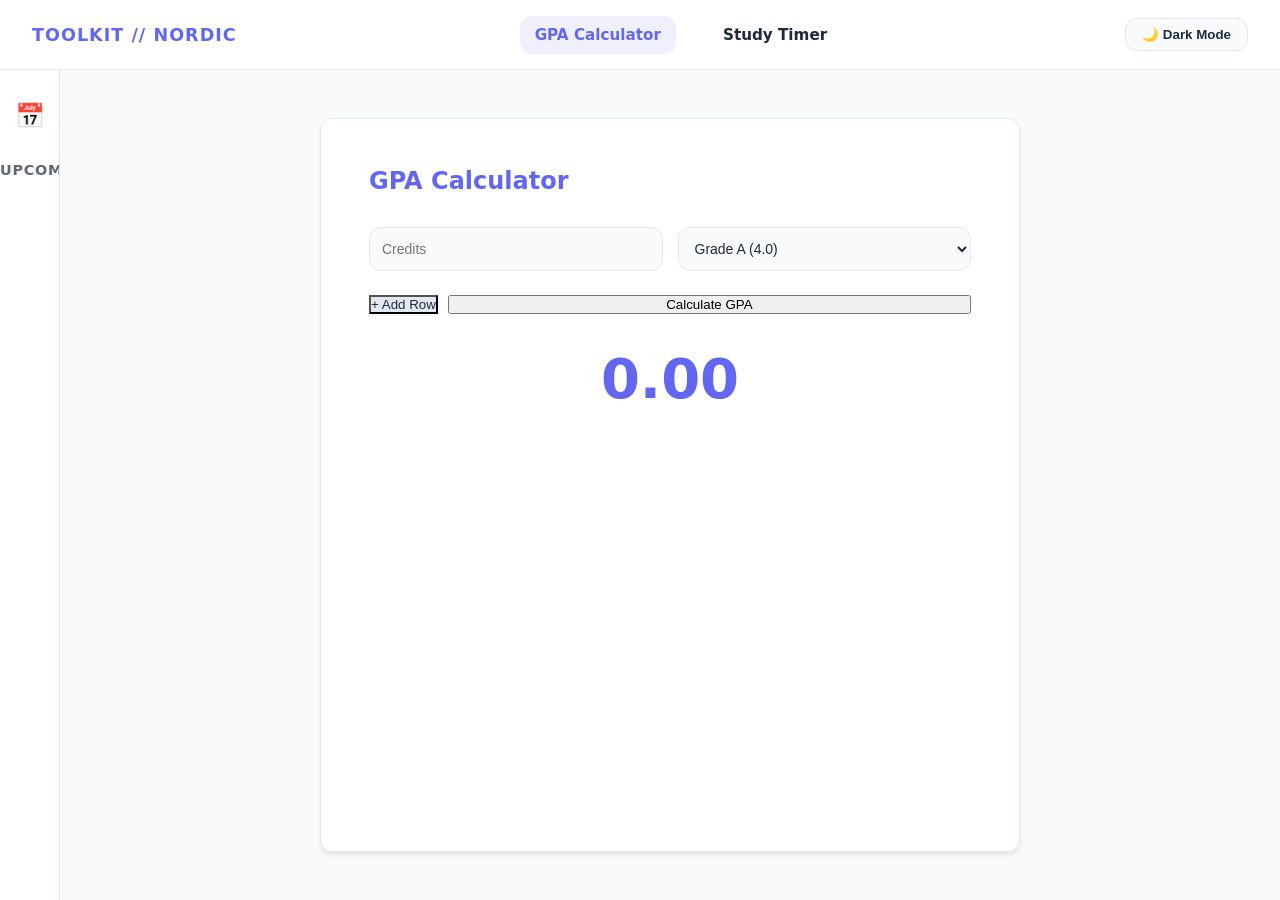
==== index.html @ 2277115f "v1" ====
<!DOCTYPE html>
<html lang="en">
<head>
    <meta charset="UTF-8">
    <meta name="viewport" content="width=device-width, initial-scale=1.0">
    <title>Student Toolkit - Nordic Slate</title>
    <style>
        /* --- NORDIC SLATE THEME VARIABLES --- */
        :root {
            --bg-color: #F8FAFC;
            --card-bg: #FFFFFF;
            --text-color: #1E293B;
            --accent: #6366F1;
            --accent-hover: #4F46E5;
            --border: #E2E8F0;
            --sidebar-width: 280px;
            --sidebar-collapsed: 60px;
            --radius: 12px;
            --shadow: 0 4px 6px -1px rgb(0 0 0 / 0.1);
            --transition: all 0.4s cubic-bezier(0.4, 0, 0.2, 1);
        }

        body.dark-mode {
            --bg-color: #0F172A;
            --card-bg: #1E293B;
            --text-color: #F1F5F9;
            --accent: #818CF8;
            --accent-hover: #6366F1;
            --border: #334155;
            --shadow: 0 10px 15px -3px rgb(0 0 0 / 0.5);
        }

        /* --- BASE STYLES --- */
        * { box-sizing: border-box; margin: 0; padding: 0; }
        body {
            font-family: 'Inter', system-ui, -apple-system, sans-serif;
            background-color: var(--bg-color);
            color: var(--text-color);
            transition: var(--transition);
            display: flex;
            flex-direction: column;
            min-height: 100vh;
            overflow-x: hidden;
        }

        /* --- NAVBAR --- */
        .navbar {
            height: 70px;
            background-color: var(--card-bg);
            border-bottom: 1px solid var(--border);
            display: flex;
            justify-content: space-between;
            align-items: center;
            padding: 0 2rem;
            position: fixed;
            top: 0;
            width: 100%;
            z-index: 1000;
        }

        .logo { font-weight: 800; font-size: 1.1rem; color: var(--accent); letter-spacing: 1px; }

        .nav-menu {
            display: flex;
            gap: 2rem;
            list-style: none;
        }

        .nav-menu li a {
            text-decoration: none;
            color: var(--text-color);
            font-weight: 600;
            font-size: 0.95rem;
            transition: var(--transition);
            padding: 10px 15px;
            border-radius: var(--radius);
        }

        .nav-menu li a:hover, .nav-menu li a.active {
            color: var(--accent);
            background: rgba(99, 102, 241, 0.1);
        }

        .theme-switch {
            background: var(--bg-color);
            border: 1px solid var(--border);
            padding: 8px 16px;
            border-radius: var(--radius);
            cursor: pointer;
            color: var(--text-color);
            font-weight: 600;
            display: flex;
            align-items: center;
            gap: 8px;
            transition: var(--transition);
        }

        /* --- LAYOUT --- */
        .app-container { display: flex; margin-top: 70px; flex: 1; }

        /* --- SIDEBAR --- */
        .sidebar {
            width: var(--sidebar-collapsed);
            background-color: var(--card-bg);
            border-right: 1px solid var(--border);
            padding: 2rem 0;
            position: fixed;
            height: calc(100vh - 70px);
            overflow: hidden;
            z-index: 900;
            transition: var(--transition);
            white-space: nowrap;
        }

        .sidebar:hover {
            width: var(--sidebar-width);
            padding: 2rem;
            box-shadow: 10px 0 15px -3px rgb(0 0 0 / 0.1);
        }

        .sidebar::before {
            content: "📅";
            display: block;
            text-align: center;
            font-size: 1.5rem;
            margin-bottom: 2rem;
            transition: opacity 0.3s;
        }
        .sidebar:hover::before { opacity: 0; height: 0; margin: 0; }

        .sidebar h3, .sidebar .event-input-group, .sidebar .event-list {
            opacity: 0;
            transition: opacity 0.2s;
            pointer-events: none;
        }

        .sidebar:hover h3, .sidebar:hover .event-input-group, .sidebar:hover .event-list {
            opacity: 1;
            pointer-events: auto;
        }

        .sidebar h3 { margin-bottom: 1.5rem; font-size: 0.9rem; text-transform: uppercase; letter-spacing: 0.05em; opacity: 0.7; }

        .event-input-group { display: flex; flex-direction: column; gap: 10px; margin-bottom: 2rem; }
        input, select {
            padding: 12px;
            border-radius: var(--radius);
            border: 1px solid var(--border);
            background: var(--bg-color);
            color: var(--text-color);
            outline: none;
            font-size: 14px;
        }

        .btn-add {
            padding: 12px;
            border-radius: var(--radius);
            border: none;
            background: var(--accent);
            color: white;
            font-weight: 700;
            cursor: pointer;
        }

        .event-item {
            padding: 12px;
            background: var(--bg-color);
            border-radius: var(--radius);
            margin-bottom: 8px;
            font-size: 0.85rem;
            border: 1px solid var(--border);
        }

        /* --- MAIN CONTENT --- */
        .main-content {
            margin-left: var(--sidebar-collapsed);
            padding: 3rem;
            width: 100%;
            display: flex;
            justify-content: center;
            transition: var(--transition);
        }

        .card {
            background-color: var(--card-bg);
            padding: 3rem;
            border-radius: var(--radius);
            box-shadow: var(--shadow);
            border: 1px solid var(--border);
            width: 100%;
            max-width: 700px;
            display: none; /* Hidden by default */
            animation: fadeIn 0.4s ease-out;
        }

        .card.active { display: block; }

        .card h2 { margin-bottom: 2rem; font-size: 1.5rem; color: var(--accent); font-weight: 800; }

        /* --- GPA CALCULATOR --- */
        .gpa-row { display: grid; grid-template-columns: 1fr 1fr; gap: 15px; margin-bottom: 12px; }
        .gpa-controls { display: flex; gap: 10px; margin-top: 1.5rem; }
        .gpa-result { margin-top: 2rem; text-align: center; font-size: 3.5rem; font-weight: 900; color: var(--accent); }

        /* --- POMODORO TIMER --- */
        .timer-display { font-size: 6rem; font-weight: 900; text-align: center; margin: 2rem 0; font-family: monospace; color: var(--accent); }
        .timer-controls { display: flex; justify-content: center; gap: 1rem; }
        .btn-reset { background: var(--border); color: var(--text-color); }

        @keyframes fadeIn { from { opacity: 0; transform: translateY(10px); } to { opacity: 1; transform: translateY(0); } }

        /* --- RESPONSIVE --- */
        @media (max-width: 768px) {
            .navbar { padding: 0 1rem; }
            .nav-menu { gap: 0.5rem; }
            .nav-menu li a { font-size: 0.8rem; padding: 8px; }
            .sidebar { width: 100%; position: static; height: auto; border-right: none; padding: 1.5rem; }
            .sidebar::before { display: none; }
            .sidebar h3, .sidebar .event-input-group, .sidebar .event-list { opacity: 1; pointer-events: auto; }
            .main-content { margin-left: 0; padding: 1.5rem; }
            .app-container { flex-direction: column; }
        }
    </style>
</head>
<body>

    <nav class="navbar">
        <div class="logo">TOOLKIT // NORDIC</div>
        <ul class="nav-menu">
            <li><a href="#" class="active" data-target="gpa-card">GPA Calculator</a></li>
            <li><a href="#" data-target="timer-card">Study Timer</a></li>
        </ul>
        <button class="theme-switch" id="theme-toggle">🌙 Dark Mode</button>
    </nav>

    <div class="app-container">
        <aside class="sidebar">
            <h3>Upcoming Events</h3>
            <div class="event-input-group">
                <input type="text" id="event-input" placeholder="Event name...">
                <button id="add-event-btn" class="btn-add">Add Event</button>
            </div>
            <ul class="event-list" id="event-list">
                <li class="event-item">Final Exam - March 20</li>
            </ul>
        </aside>

        <main class="main-content">
            <!-- GPA Calculator Card -->
            <section id="gpa-card" class="card active">
                <h2>GPA Calculator</h2>
                <div id="gpa-container">
                    <div class="gpa-row">
                        <input type="number" class="credits" placeholder="Credits" min="1">
                        <select class="grade">
                            <option value="4">Grade A (4.0)</option>
                            <option value="3">Grade B (3.0)</option>
                            <option value="2">Grade C (2.0)</option>
                            <option value="1">Grade D (1.0)</option>
                            <option value="0">Grade F (0.0)</option>
                        </select>
                    </div>
                </div>
                <div class="gpa-controls">
                    <button id="add-row-btn" style="background: var(--border); color: var(--text-color);">+ Add Row</button>
                    <button id="calc-gpa-btn" style="flex: 1;">Calculate GPA</button>
                </div>
                <div class="gpa-result" id="gpa-display">0.00</div>
            </section>

            <!-- Study Timer Card -->
            <section id="timer-card" class="card">
                <h2>Study Timer</h2>
                <div class="timer-display" id="timer-display">25:00</div>
                <div class="timer-controls">
                    <button id="timer-toggle-btn" style="flex: 1;">Start</button>
                    <button id="timer-reset-btn" class="btn-reset">Reset</button>
                </div>
            </section>
        </main>
    </div>

    <script>
        // 1. Theme Toggle
        const themeToggle = document.getElementById('theme-toggle');
        const updateThemeUI = (isDark) => {
            document.body.classList.toggle('dark-mode', isDark);
            themeToggle.innerText = isDark ? '☀️ Light Mode' : '🌙 Dark Mode';
        };
        themeToggle.addEventListener('click', () => {
            const isDark = !document.body.classList.contains('dark-mode');
            updateThemeUI(isDark);
            localStorage.setItem('nordic-theme', isDark ? 'dark' : 'light');
        });
        if (localStorage.getItem('nordic-theme') === 'dark') updateThemeUI(true);

        // 2. View Switching
        const navLinks = document.querySelectorAll('.nav-menu a');
        const cards = document.querySelectorAll('.card');

        navLinks.forEach(link => {
            link.addEventListener('click', (e) => {
                e.preventDefault();
                const targetId = link.getAttribute('data-target');
                
                navLinks.forEach(l => l.classList.remove('active'));
                link.classList.add('active');

                cards.forEach(card => {
                    card.classList.toggle('active', card.id === targetId);
                });
            });
        });

        // 3. Sidebar Events
        const addEventBtn = document.getElementById('add-event-btn');
        const eventInput = document.getElementById('event-input');
        const eventList = document.getElementById('event-list');
        addEventBtn.addEventListener('click', () => {
            const val = eventInput.value.trim();
            if (val) {
                const li = document.createElement('li');
                li.className = 'event-item';
                li.innerText = val;
                eventList.prepend(li);
                eventInput.value = '';
            }
        });

        // 4. GPA Calculator
        const gpaContainer = document.getElementById('gpa-container');
        document.getElementById('add-row-btn').addEventListener('click', () => {
            const div = document.createElement('div');
            div.className = 'gpa-row';
            div.innerHTML = `<input type="number" class="credits" placeholder="Credits" min="1">
                             <select class="grade"><option value="4">Grade A (4.0)</option><option value="3">Grade B (3.0)</option>
                             <option value="2">Grade C (2.0)</option><option value="1">Grade D (1.0)</option><option value="0">Grade F (0.0)</option></select>`;
            gpaContainer.appendChild(div);
        });
        document.getElementById('calc-gpa-btn').addEventListener('click', () => {
            const rows = document.querySelectorAll('.gpa-row');
            let pts = 0, crd = 0;
            rows.forEach(row => {
                const c = parseFloat(row.querySelector('.credits').value);
                const g = parseFloat(row.querySelector('.grade').value);
                if (c > 0) { pts += (g * c); crd += c; }
            });
            document.getElementById('gpa-display').innerText = crd > 0 ? (pts / crd).toFixed(2) : "0.00";
        });

        // 5. Timer
        let timeLeft = 1500, timerId = null;
        const display = document.getElementById('timer-display');
        const toggleBtn = document.getElementById('timer-toggle-btn');
        const format = () => {
            display.innerText = `${Math.floor(timeLeft / 60).toString().padStart(2, '0')}:${(timeLeft % 60).toString().padStart(2, '0')}`;
        };
        toggleBtn.addEventListener('click', () => {
            if (timerId) { clearInterval(timerId); timerId = null; toggleBtn.innerText = 'Start'; }
            else {
                toggleBtn.innerText = 'Pause';
                timerId = setInterval(() => {
                    if (timeLeft > 0) { timeLeft--; format(); }
                    else { clearInterval(timerId); timerId = null; toggleBtn.innerText = 'Start'; alert("Time's up!"); }
                }, 1000);
            }
        });
        document.getElementById('timer-reset-btn').addEventListener('click', () => {
            clearInterval(timerId); timerId = null; timeLeft = 1500; format(); toggleBtn.innerText = 'Start';
        });
    </script>
</body>
</html>
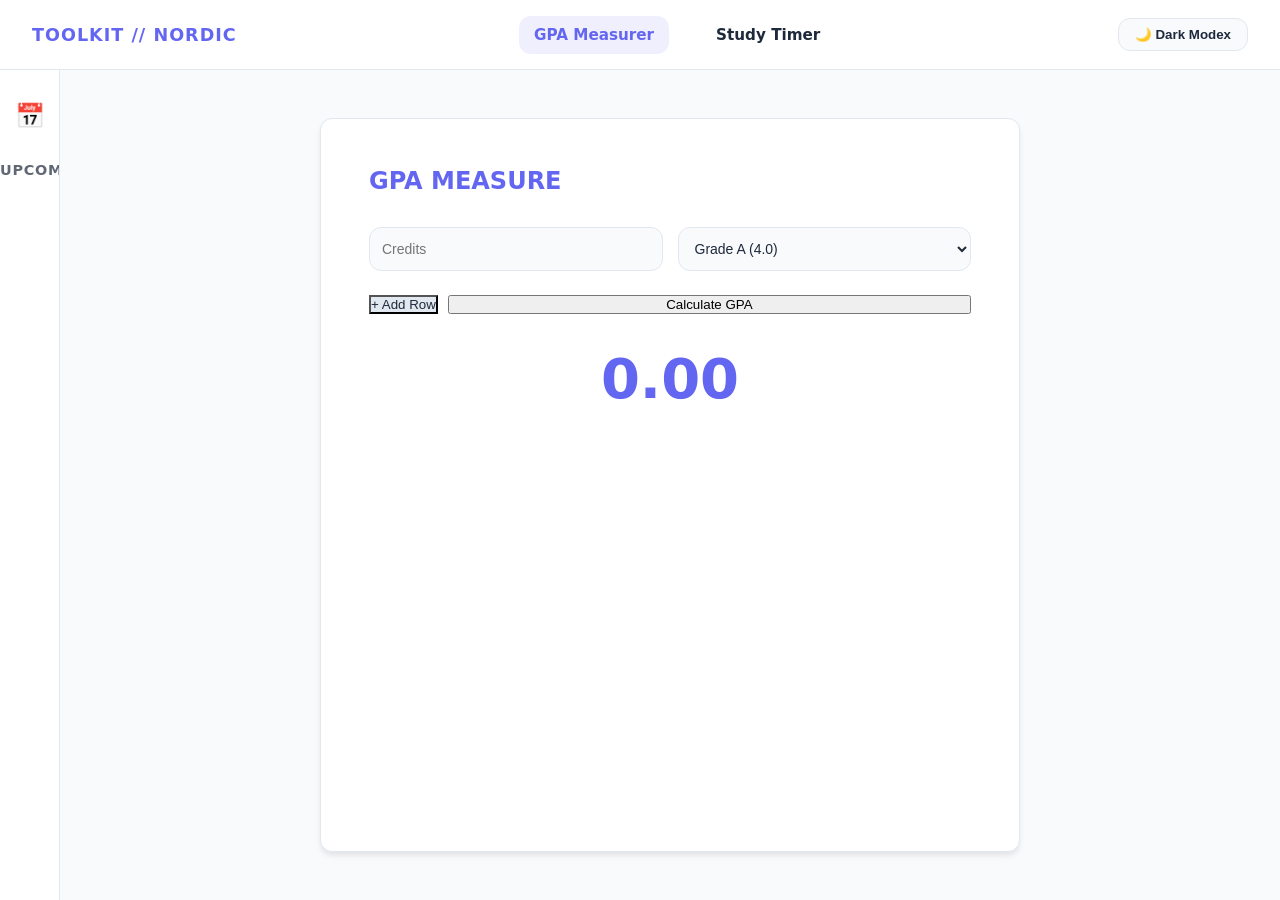
==== commit 53a72030: "jbjbcdw" ====
--- a/index.html
+++ b/index.html
@@ -227,10 +227,10 @@
     <nav class="navbar">
         <div class="logo">TOOLKIT // NORDIC</div>
         <ul class="nav-menu">
-            <li><a href="#" class="active" data-target="gpa-card">GPA Calculator</a></li>
+            <li><a href="#" class="active" data-target="gpa-card">GPA Measurer</a></li>
             <li><a href="#" data-target="timer-card">Study Timer</a></li>
         </ul>
-        <button class="theme-switch" id="theme-toggle">🌙 Dark Mode</button>
+        <button class="theme-switch" id="theme-toggle">🌙 Dark Modex</button>
     </nav>
 
     <div class="app-container">
@@ -248,7 +248,7 @@
         <main class="main-content">
             <!-- GPA Calculator Card -->
             <section id="gpa-card" class="card active">
-                <h2>GPA Calculator</h2>
+                <h2>GPA MEASURE </h2>
                 <div id="gpa-container">
                     <div class="gpa-row">
                         <input type="number" class="credits" placeholder="Credits" min="1">
